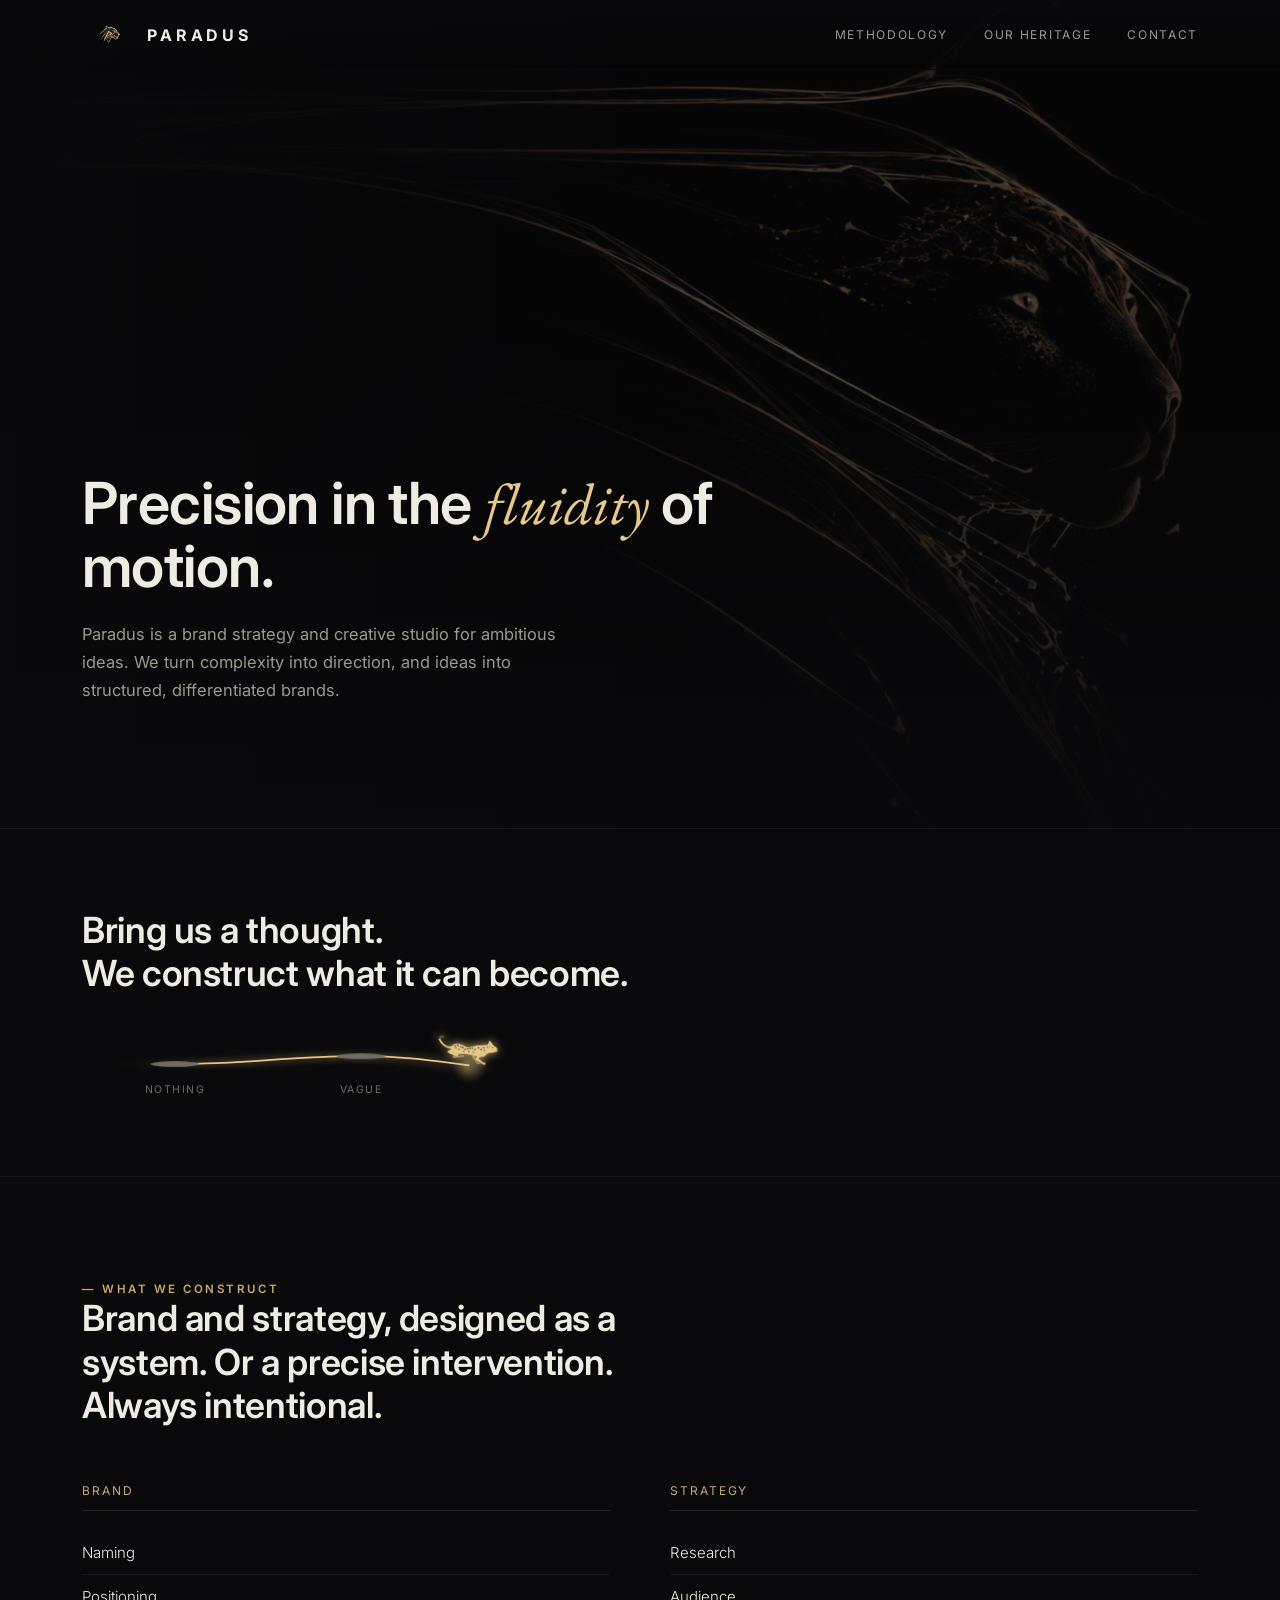
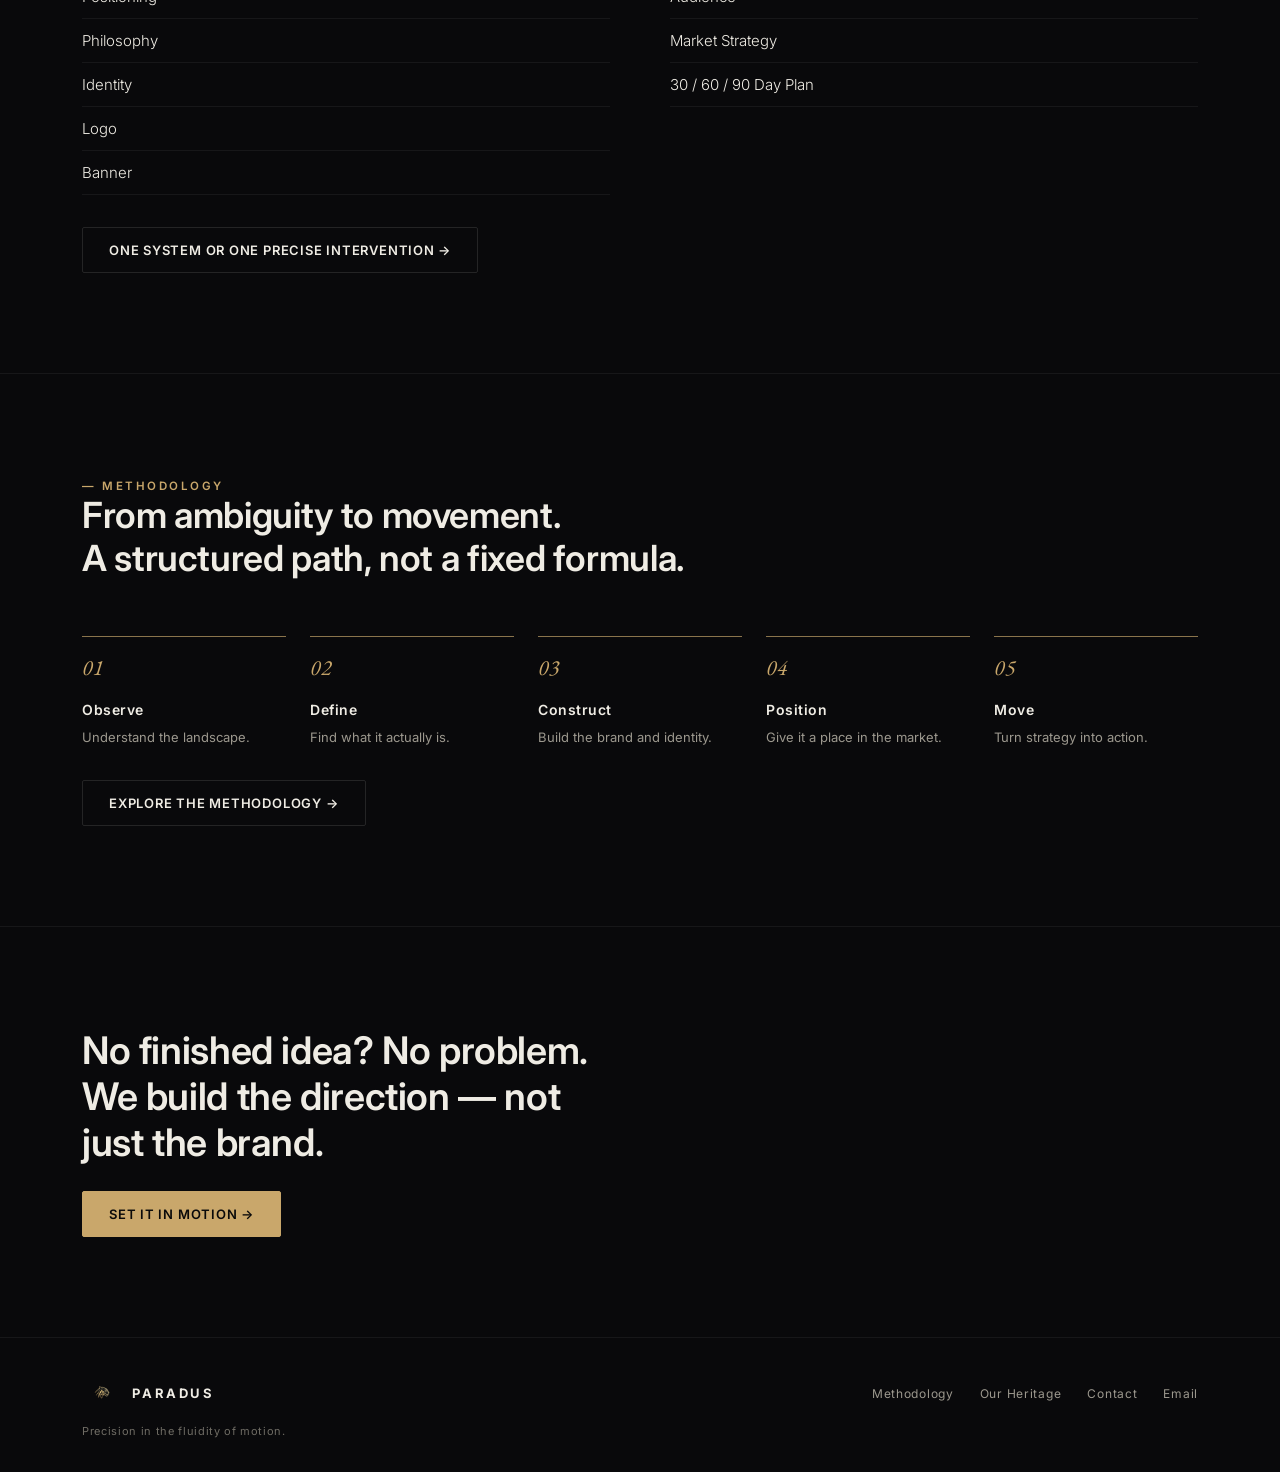
==== index.html @ 04ce8205 "website before launch" ====
<!DOCTYPE html>
<html lang="en">
<head>
<meta charset="UTF-8">
<meta name="viewport" content="width=device-width, initial-scale=1, viewport-fit=cover">
<meta name="theme-color" content="#09090b">
<title>Paradus — Precision in the Fluidity of Motion</title>
<meta name="description" content="Paradus is a brand strategy and creative studio for ambitious ideas. We turn complexity into direction, and ideas into structured, differentiated brands.">
<link rel="icon" type="image/png" href="assets/img/favicon.png">
<link rel="preconnect" href="https://fonts.googleapis.com">
<link rel="preconnect" href="https://fonts.gstatic.com" crossorigin>
<link href="https://fonts.googleapis.com/css2?family=Inter:wght@300;400;500;600;700&family=EB+Garamond:ital,wght@0,400;1,400;1,500&display=swap" rel="stylesheet">
<link rel="stylesheet" href="css/base.css">
<link rel="stylesheet" href="css/components.css">
<link rel="stylesheet" href="css/home.css">
<link rel="stylesheet" href="css/responsive.css">
</head>
<body data-root="" data-page="home">

<div id="site-header"></div>

<main>
    <section class="hero hero-home">
      <div class="wrap">
        <div class="hero-content">
          <h1>Precision in the <em>fluidity</em> of motion.</h1>
          <p class="lead">Paradus is a brand strategy and creative studio for ambitious ideas. We turn complexity into direction, and ideas into structured, differentiated brands.</p>
        </div>
      </div>
    </section>

    <section class="block tight">
      <div class="wrap">
        <div class="section-head">
          <h2>Bring us a thought.<br>We construct what it can become.</h2>
        </div>
        <div class="stages-wrap" id="stagesTracker">
          <svg class="stages-svg" viewBox="0 0 100 20" preserveAspectRatio="none" aria-hidden="true">
  <path class="zigzag-path" d="M8.33,10 C15.03,10 18.3,4 25,4 C31.7,4 34.97,15 41.67,15 C48.37,15 51.63,6 58.33,6 C65.03,6 68.3,14 75,14 C81.7,14 84.97,3 91.67,3"/>
  <circle class="paw" cx="8.33" cy="10" r="2.2"/>
  <circle class="paw" cx="25" cy="4" r="2.2"/>
  <circle class="paw" cx="41.67" cy="15" r="2.2"/>
  <circle class="paw" cx="58.33" cy="6" r="2.2"/>
  <circle class="paw" cx="75" cy="14" r="2.2"/>
  <circle class="paw final" cx="91.67" cy="3" r="2.6"/>
</svg>
          <div class="trail-glow"></div>
          <div class="trail-marker">
<svg class="trail-run" viewBox="0 0 140 62" aria-hidden="true"></svg>          </div>
          <div class="stages">
            <div class="stage"><div class="lbl">Nothing</div></div>
            <div class="stage"><div class="lbl">Vague</div></div>
            <div class="stage"><div class="lbl">Flawed</div></div>
            <div class="stage"><div class="lbl">Defined</div></div>
            <div class="stage"><div class="lbl">Positioned</div></div>
            <div class="stage final"><div class="lbl">Built</div></div>
          </div>
        </div>
      </div>
    </section>

    <section class="block">
      <div class="wrap">
        <div class="section-head">
          <span class="eyebrow">What We Construct</span>
          <h2>Brand and strategy, designed as a system. Or a precise intervention. Always intentional.</h2>
        </div>
        <div class="two-col">
          <div>
            <div class="col-title">Brand</div>
            <ul class="col-list"><li>Naming</li><li>Positioning</li><li>Philosophy</li><li>Identity</li><li>Logo</li><li>Banner</li></ul>
          </div>
          <div>
            <div class="col-title">Strategy</div>
            <ul class="col-list"><li>Research</li><li>Audience</li><li>Market Strategy</li><li>30 / 60 / 90 Day Plan</li></ul>
          </div>
        </div>
        <div class="btn-row"><a href="methodology.html" class="btn">One System or One Precise Intervention →</a></div>
      </div>
    </section>

    <section class="block">
      <div class="wrap">
        <div class="section-head">
          <span class="eyebrow">Methodology</span>
          <h2>From ambiguity to movement.<br>A structured path, not a fixed formula.</h2>
        </div>
        <div class="steps-row">
          <div class="step-item"><span class="n">01</span><h4>Observe</h4><p>Understand the landscape.</p></div>
          <div class="step-item"><span class="n">02</span><h4>Define</h4><p>Find what it actually is.</p></div>
          <div class="step-item"><span class="n">03</span><h4>Construct</h4><p>Build the brand and identity.</p></div>
          <div class="step-item"><span class="n">04</span><h4>Position</h4><p>Give it a place in the market.</p></div>
          <div class="step-item"><span class="n">05</span><h4>Move</h4><p>Turn strategy into action.</p></div>
        </div>
        <div class="btn-row"><a href="methodology.html" class="btn">Explore the Methodology →</a></div>
      </div>
    </section>

    <section class="cta-band">
      <div class="wrap">
        <h2>No finished idea? No problem.<br>We build the direction — not just the brand.</h2>
        <a href="contact.html" class="btn solid">Set It In Motion →</a>
      </div>
    </section>
</main>

<div id="site-footer"></div>

<script src="js/config.js" defer></script>
<script src="js/layout.js" defer></script>
<script src="js/reveal.js" defer></script>
<script src="js/tracker.js" defer></script>
</body>
</html>
---- css/base.css ----
/* Base: tokens, reset, typography, buttons, navigation, hero, sections, footer */
:root{
  --bg:#09090b; --bg2:#0f0f12; --panel:#131316; --line:rgba(255,255,255,.11);
  --line-soft:rgba(255,255,255,.06);
  --gold:#c9a76b; --gold-bright:#e6c98a; --gold-dim:#8a744c;
  --text:#efece4; --muted:#9c988e; --muted2:#6f6c64;
  --sans:'Inter',system-ui,-apple-system,sans-serif;
  --serif:'EB Garamond',Georgia,serif;
  padding-top:env(safe-area-inset-top,0px);
  padding-bottom:env(safe-area-inset-bottom,0px);
  box-sizing:border-box;
}
html{scroll-padding-top:env(safe-area-inset-top,0px);}
*{box-sizing:border-box;}
body{
  margin:0; background:var(--bg); color:var(--text); font-family:var(--sans);
  -webkit-font-smoothing:antialiased; overflow-x:hidden;
}
img{max-width:100%; height:auto; display:block;}
a{color:inherit; text-decoration:none;}
::selection{background:var(--gold); color:#000;}

.wrap{max-width:1180px; margin:0 auto; padding:0 32px;}
@media(max-width:640px){.wrap{padding:0 20px;}}

.eyebrow{
  font-size:11.5px; letter-spacing:.22em; text-transform:uppercase;
  color:var(--gold); font-weight:600; margin:0 0 14px;
}
.eyebrow::before{content:"— ";}
h1,h2,h3{font-family:var(--sans); font-weight:600; margin:0; letter-spacing:-.01em;}
em{font-family:var(--serif); font-style:italic; color:var(--gold-bright); font-weight:400;}
p{line-height:1.7; color:var(--muted); margin:0;}
.btn{
  display:inline-flex; align-items:center; gap:8px; font-size:13px; font-weight:600;
  letter-spacing:.06em; text-transform:uppercase; padding:14px 26px; border:1px solid var(--line);
  border-radius:2px; transition:.25s; cursor:pointer; background:none; color:var(--text);
  font-family:var(--sans);
}
.btn:hover{border-color:var(--gold); color:var(--gold-bright); transform:translateY(-1px);}
.btn.solid{background:var(--gold); color:#0a0a0a; border-color:var(--gold);}
.btn.solid:hover{background:var(--gold-bright); border-color:var(--gold-bright); color:#0a0a0a;}
.btn svg{width:14px; height:14px;}

/* ---------- NAV ---------- */
header.site-nav{
  position:fixed; top:0; left:0; right:0; z-index:100;
  padding-top:calc(20px + env(safe-area-inset-top,0px));
  padding-bottom:20px; isolation:isolate;
}
/* background lives on a pseudo-element so backdrop-filter never traps the fixed mobile menu */
header.site-nav::before{
  content:""; position:absolute; inset:0; z-index:-1; border-bottom:1px solid transparent;
  background:linear-gradient(to bottom, rgba(9,9,11,.9), transparent);
  transition:background .3s, border-color .3s;
}
header.site-nav.scrolled::before{
  background:rgba(9,9,11,.92); border-bottom-color:var(--line-soft);
  -webkit-backdrop-filter:blur(10px); backdrop-filter:blur(10px);
}
.nav-inner{display:flex; align-items:center; justify-content:space-between;}
.brand{display:flex; align-items:center; gap:10px;}
.brand img{height:30px; width:auto;}
.brand span{font-size:16px; font-weight:700; letter-spacing:.24em;}
nav.links{display:flex; gap:36px; align-items:center;}
nav.links a{font-size:12px; letter-spacing:.14em; text-transform:uppercase; color:var(--muted); transition:.2s; padding:4px 0; border-bottom:1px solid transparent;}
nav.links a:hover, nav.links a.active{color:var(--gold-bright); border-color:var(--gold-dim);}
.hamburger{display:none; flex-direction:column; gap:5px; background:none; border:none; cursor:pointer; padding:6px;}
.hamburger span{width:22px; height:1.5px; background:var(--text);}
@media(max-width:820px){
  nav.links{position:fixed; inset:0; background:var(--bg); flex-direction:column; justify-content:center; gap:34px;
    transform:translateX(100%); transition:.3s; padding-top:env(safe-area-inset-top,0px);}
  nav.links.open{transform:translateX(0);}
  nav.links a{font-size:15px;}
  .hamburger{display:flex;}
}

/* ---------- HERO ---------- */
.hero{
  min-height:92vh; min-height:92svh; display:flex; align-items:flex-end; position:relative;
  background-size:cover; background-position:center; padding:160px 0 90px;
}
.hero::after{
  content:""; position:absolute; inset:0;
  background:linear-gradient(180deg, rgba(9,9,11,.55) 0%, rgba(9,9,11,.35) 35%, rgba(9,9,11,.92) 100%),
             linear-gradient(90deg, rgba(9,9,11,.85) 0%, rgba(9,9,11,.2) 55%);
  z-index:0;
}
.hero-content{position:relative; z-index:1; max-width:640px;}
.hero h1{font-size:clamp(34px,5.4vw,58px); line-height:1.08; margin-bottom:22px;}
.hero p.lead{font-size:16.5px; max-width:480px; margin-bottom:34px;}

/* ---------- SECTIONS ---------- */
section.block{padding:100px 0; border-top:1px solid var(--line-soft); position:relative;}
section.block.tight{padding:80px 0;}
.section-head{max-width:640px; margin-bottom:56px;}
.section-head h2{font-size:clamp(24px,3.2vw,36px); line-height:1.2; margin-bottom:14px;}
.index-num{font-size:11px; color:var(--muted2); letter-spacing:.1em; margin-bottom:8px; display:block;}


/* ---------- MOBILE MENU ---------- */
.brand{position:relative; z-index:3;}
.hamburger{position:relative; z-index:3; padding:12px; margin-right:-12px;}
.hamburger span{display:block; transition:transform .25s ease, opacity .2s ease;}
.hamburger.open span:nth-child(1){transform:translateY(6.5px) rotate(45deg);}
.hamburger.open span:nth-child(2){opacity:0;}
.hamburger.open span:nth-child(3){transform:translateY(-6.5px) rotate(-45deg);}
body.menu-open{overflow:hidden;}
@media(max-width:820px){ nav.links{overflow-y:auto; z-index:2;} }

/* ---------- HERO BACKGROUNDS (paths are relative to this file) ---------- */
.hero-home{background-image:url('../assets/img/hero-home.jpg');}
.hero-methodology{background-image:url('../assets/img/hero-methodology.jpg');}
.hero-heritage{background-image:url('../assets/img/hero-heritage.jpg');}
.hero-contact{background-image:url('../assets/img/hero-contact.jpg'); min-height:70vh; min-height:70svh;}

/* ---------- SHARED HELPERS ---------- */
.btn-row{margin-top:32px;}

/* ---------- FOOTER ---------- */
footer.site-footer{border-top:1px solid var(--line-soft); padding:44px 0 calc(34px + env(safe-area-inset-bottom,0px));}
.footer-inner{display:flex; justify-content:space-between; align-items:center; flex-wrap:wrap; gap:20px;}
.footer-brand{display:flex; align-items:center; gap:10px;}
.footer-brand img{height:22px;}
.footer-brand span{font-size:13px; letter-spacing:.2em; font-weight:700;}
.footer-links{display:flex; gap:26px; font-size:12px; color:var(--muted); letter-spacing:.06em;}
.footer-links a:hover{color:var(--gold-bright);}
.footer-meta{font-size:11px; color:var(--muted2); letter-spacing:.06em; margin-top:20px; display:flex; justify-content:space-between; flex-wrap:wrap; gap:10px;}

/* ---------- PAGE LOAD + SCROLL REVEAL ---------- */
main{animation:pageIn .45s ease both;}
@keyframes pageIn{from{opacity:0;} to{opacity:1;}}
.reveal{opacity:0; transform:translateY(18px); transition:opacity .6s ease, transform .6s ease;}
.reveal.in{opacity:1; transform:translateY(0);}
@media(prefers-reduced-motion:reduce){
  main{animation:none;}
  .reveal{opacity:1; transform:none; transition:none;}
}
---- css/components.css ----
/* Shared components used on several pages: columns, steps, process, compare, cards, CTA band */
/* two column construct */
.two-col{display:grid; grid-template-columns:1fr 1fr; gap:60px; margin-top:20px;}
@media(max-width:720px){.two-col{grid-template-columns:1fr;}}
.col-title{font-size:12px; letter-spacing:.16em; color:var(--gold); text-transform:uppercase; margin-bottom:20px; padding-bottom:12px; border-bottom:1px solid var(--line);}
.col-list{list-style:none; margin:0; padding:0;}
.col-list li{padding:12px 0; border-bottom:1px solid var(--line-soft); font-size:15px; color:var(--text); font-weight:300;}

/* approach steps row */
.steps-row{display:grid; grid-template-columns:repeat(5,1fr); gap:24px; margin-top:44px;}
@media(max-width:900px){.steps-row{grid-template-columns:repeat(2,1fr);}}
@media(max-width:480px){.steps-row{grid-template-columns:1fr;}}
.step-item{border-top:1px solid var(--gold-dim); padding-top:16px;}
.step-item .n{font-family:var(--serif); font-style:italic; font-size:22px; color:var(--gold); display:block; margin-bottom:6px;}
.step-item h4{font-size:14px; font-weight:600; letter-spacing:.04em; margin-bottom:8px;}
.step-item p{font-size:13px;}

/* process steps (approach page, 6 numbered) */
.process-grid{display:grid; grid-template-columns:repeat(3,1fr); gap:1px; background:var(--line); margin-top:44px; border:1px solid var(--line);}
@media(max-width:820px){.process-grid{grid-template-columns:repeat(2,1fr);}}
@media(max-width:480px){.process-grid{grid-template-columns:1fr;}}
.process-item{background:var(--bg); padding:32px 26px;}
.process-item .pn{font-size:11px; color:var(--muted2); letter-spacing:.1em;}
.process-item h4{font-size:16px; margin:10px 0 10px; letter-spacing:.02em;}
.process-item p{font-size:13.5px;}

/* precision vs noise */
.compare{display:grid; grid-template-columns:1fr 1fr; gap:1px; background:var(--line); border:1px solid var(--line); margin-top:44px;}
@media(max-width:640px){.compare{grid-template-columns:1fr;}}
.compare-col{background:var(--bg); padding:36px 30px;}
.compare-col.hi{background:#0d0d0f;}
.compare-col h4{font-size:12px; letter-spacing:.14em; text-transform:uppercase; color:var(--muted2); margin-bottom:20px;}
.compare-col.hi h4{color:var(--gold);}
.compare-col ul{list-style:none; margin:0; padding:0;}
.compare-col li{padding:10px 0; border-top:1px solid var(--line-soft); font-size:14.5px;}
.compare-col li:first-child{border-top:none;}
.compare-col.hi li{color:var(--text);}

/* full system cards */
.system-cards{display:grid; grid-template-columns:1fr 1fr; gap:24px; margin-top:44px;}
@media(max-width:720px){.system-cards{grid-template-columns:1fr;}}
.system-card{border:1px solid var(--line); padding:34px 30px; transition:transform .25s ease, border-color .25s ease;}
.system-card:hover{transform:translateY(-4px); border-color:var(--gold-dim);}
.system-card.hi{border-color:var(--gold-dim); background:linear-gradient(180deg, rgba(201,167,107,.06), transparent);}
.system-card h4{font-size:16px; margin-bottom:8px;}
.system-card p.desc{font-size:13.5px; margin-bottom:20px;}
.system-card ul{list-style:none; margin:0; padding:0;}
.system-card li{font-size:13.5px; color:var(--text); padding:7px 0; border-top:1px solid var(--line-soft);}
.system-card li:first-child{border-top:none;}

/* capability columns reuse col-list */

/* starting point cards */
.start-grid{display:grid; grid-template-columns:repeat(4,1fr); gap:14px; margin-top:44px;}
@media(max-width:820px){.start-grid{grid-template-columns:repeat(2,1fr);}}
@media(max-width:480px){.start-grid{grid-template-columns:1fr;}}
.start-card{border:1px solid var(--line); padding:24px 20px; transition:border-color .2s, transform .2s;}
.start-card:hover{border-color:var(--gold-dim); transform:translateY(-3px);}
.start-card.hi{border-color:var(--gold-dim); background:rgba(201,167,107,.06);}
.start-card .start-n{font-family:var(--serif); font-style:italic; color:var(--gold); font-size:19px; display:block; margin-bottom:12px;}
.start-card h4{font-size:14.5px; margin-bottom:8px; font-weight:600;}
.start-card.hi h4{color:var(--gold-bright);}
.start-card p{font-size:12.5px;}

/* CTA band */
.cta-band{padding:100px 0; text-align:left; border-top:1px solid var(--line-soft);}
.cta-band h2{font-size:clamp(24px,3.6vw,38px); margin-bottom:26px; max-width:520px;}
---- css/home.css ----
/* Home page: the animated stage tracker.
   The motion itself is driven by js/tracker.js (one continuous, eased run along the path). */
.stages-wrap{margin-top:50px; position:relative;}

.stages-svg{
  width:100%; height:26px; display:block; overflow:visible;
  clip-path:inset(-30px 100% -30px 0);   /* hidden until the leopard reveals it */
}
.stages-wrap.done .stages-svg{clip-path:none;}

.zigzag-path{
  fill:none; stroke:var(--gold-bright); stroke-width:1.75; vector-effect:non-scaling-stroke;
  stroke-linecap:round; stroke-linejoin:round;
  filter:drop-shadow(0 0 3px var(--gold));
}

.paw{fill:var(--muted2); opacity:0; r:0;}
.paw.final{fill:var(--gold);}
.paw.on{animation:pawIn .7s cubic-bezier(.22,1,.36,1) forwards;}
.paw.final.on{animation:pawInFinal .7s cubic-bezier(.22,1,.36,1) forwards, pawPulse 2.6s ease-in-out .9s infinite;}
@keyframes pawIn{from{opacity:0; r:0;} to{opacity:1; r:2.2;}}
@keyframes pawInFinal{from{opacity:0; r:0;} to{opacity:1; r:2.6;}}
@keyframes pawPulse{0%,100%{filter:drop-shadow(0 0 3px var(--gold));} 50%{filter:drop-shadow(0 0 9px var(--gold));}}

.trail-glow{
  position:absolute; left:0; top:0; width:26px; height:26px; border-radius:50%;
  background:radial-gradient(circle, rgba(230,201,138,.55) 0%, rgba(230,201,138,0) 70%);
  filter:blur(3px); opacity:0; pointer-events:none;
  transform:translate3d(0,0,0) translate(-50%,-50%);
  transition:opacity .6s ease;
}
.stages-wrap.running .trail-glow{opacity:1;}
.stages-wrap.done .trail-glow{opacity:0;}

.trail-marker{
  position:absolute; left:0; top:0; width:64px; height:29px;
  opacity:0; pointer-events:none; will-change:transform;
  transform:translate3d(0,0,0) translate(-50%,-100%);
  transition:opacity .5s ease;
}
.stages-wrap.running .trail-marker, .stages-wrap.done .trail-marker{opacity:1;}
.trail-run{
  display:block; width:100%; height:100%; color:var(--gold-bright);
  filter:drop-shadow(0 0 5px var(--gold));
}

.stages{display:flex; align-items:flex-start; margin-top:6px; flex-wrap:wrap; gap:0;}
.stage{display:flex; flex-direction:column; align-items:center; flex:1; min-width:80px;}
.stage .lbl{
  font-size:10.5px; letter-spacing:.14em; text-transform:uppercase; color:var(--muted2);
  opacity:0; transform:translateY(6px); transition:opacity .7s ease, transform .7s cubic-bezier(.22,1,.36,1);
}
.stage.final .lbl{color:var(--gold-bright);}
.stage.on .lbl{opacity:1; transform:translateY(0);}

/* keep these ahead of the older sizes in responsive.css */
.stages-wrap .trail-marker{width:64px; height:29px;}
.stages-wrap .trail-glow{width:34px; height:34px;}
@media (max-width:640px){
  .stages-wrap .trail-marker{width:46px; height:20.5px;}
  .stages-wrap .trail-glow{width:26px; height:26px;}
}

@media(prefers-reduced-motion:reduce){
  .paw.on, .paw.final.on{animation:none; opacity:1; r:2.2;}
  .paw.final.on{r:2.6;}
  .trail-marker, .trail-glow{display:none;}
  .stage .lbl{transition:none;}
}
---- css/responsive.css ----
/* Responsive layer — loaded last on every page so it can adjust everything above.
   Breakpoints: 1024 (tablet landscape), 820 (tablet portrait / mobile menu), 640 (phones), 520 (small phones). */

@media (min-width:1600px){ .wrap{max-width:1320px;} }

@media (max-width:1024px){
  .two-col{gap:44px;}
  .contact-grid{gap:48px;}
  .proj-row .logo-slot{height:240px;}
}

@media (max-width:760px){
  .proj-list{grid-template-columns:1fr;}
}

@media (max-width:820px){
  section.block{padding:76px 0;}
  section.block.tight{padding:64px 0;}
  .section-head{margin-bottom:40px;}
  .cta-band{padding:76px 0;}
}

@media (max-width:640px){
  .proj-row .logo-slot{height:200px;}
  .wrap{padding:0 20px;}
  .hero{padding:128px 0 56px;}
  .hero p.lead{font-size:15.5px; margin-bottom:0;}
  section.block{padding:60px 0;}
  section.block.tight{padding:52px 0;}
  .section-head{margin-bottom:32px;}
  .cta-band{padding:60px 0;}
  .btn{padding:14px 22px;}
  .case-lead{font-size:16.5px; margin-bottom:36px;}
  .case-note{font-size:18px;}
  .footer-inner{flex-direction:column; align-items:flex-start;}
  .footer-links{flex-wrap:wrap; gap:12px 22px;}
  .footer-meta{flex-direction:column;}
  /* 16px inputs stop iOS from zooming the page on focus */
  input, textarea, select{font-size:16px;}
  /* tracker: keep all six labels on one line so they stay under their points */
  .stages{flex-wrap:nowrap;}
  .stage{min-width:0;}
  .stage .lbl{font-size:clamp(7.5px, 2.35vw, 10px); letter-spacing:.04em; white-space:nowrap;}
  .trail-marker{width:26px; height:11.7px;}
  .trail-glow{width:20px; height:20px;}
}

@media (max-width:380px){
  .brand span{letter-spacing:.16em; font-size:14px;}
  .hero h1{font-size:32px;}
}

/* landscape phones */
@media (max-height:520px) and (orientation:landscape){
  .hero{min-height:auto; padding:110px 0 50px;}
  .hero-contact{min-height:auto;}
}

/* touch screens: no sticky hover states, no hover lifts */
@media (hover:none){
  .system-card:hover, .start-card:hover{transform:none;}
  .proj-row:hover{transform:none; background:var(--panel); border-color:var(--line);}
  .proj-row:hover .arrow{transform:none;}
  .btn:hover{transform:none;}
  .bring-card:hover::before{width:0;}
}
/* ---------- HERO: align text to the left edge (same as the header) ---------- */
.hero > .wrap{width:100%;}
@media (max-width:820px){
  .hero-home, .hero-methodology, .hero-heritage{background-position:75% center;}
}

/* Heritage: darker left side so the text stays readable over the light artwork */
.hero-heritage::after{
  background:
    linear-gradient(180deg, rgba(9,9,11,.45) 0%, rgba(9,9,11,.25) 35%, rgba(9,9,11,.92) 100%),
    linear-gradient(90deg, rgba(9,9,11,.94) 0%, rgba(9,9,11,.78) 32%, rgba(9,9,11,.1) 68%);
}

/* Contact (desktop): push the leopard to the right so it doesn't sit behind the text */
@media (min-width:821px){
  .hero-contact{
    background-color:#09090b; background-repeat:no-repeat;
    background-size:auto 100%; background-position:right center;
  }
}
@media (max-width:820px){
  .hero-contact{background-position:60% center;}
}

/* ---------- PROJECT CARDS: keep the logo art clean ---------- */
.proj-row .logo-slot:has(img)::before,
.proj-row .logo-slot:has(img)::after{display:none;}
/* for logos on a white/light background */
.proj-row .logo-slot.light,
.proj-row:hover .logo-slot.light{background:#fff;}
.proj-row .logo-slot.light img{-webkit-mask-image:none; mask-image:none;}
.proj-row .logo-slot.light::before{border-color:rgba(0,0,0,.08);}
.proj-row .logo-slot.light::after{color:#8a8a8a;}
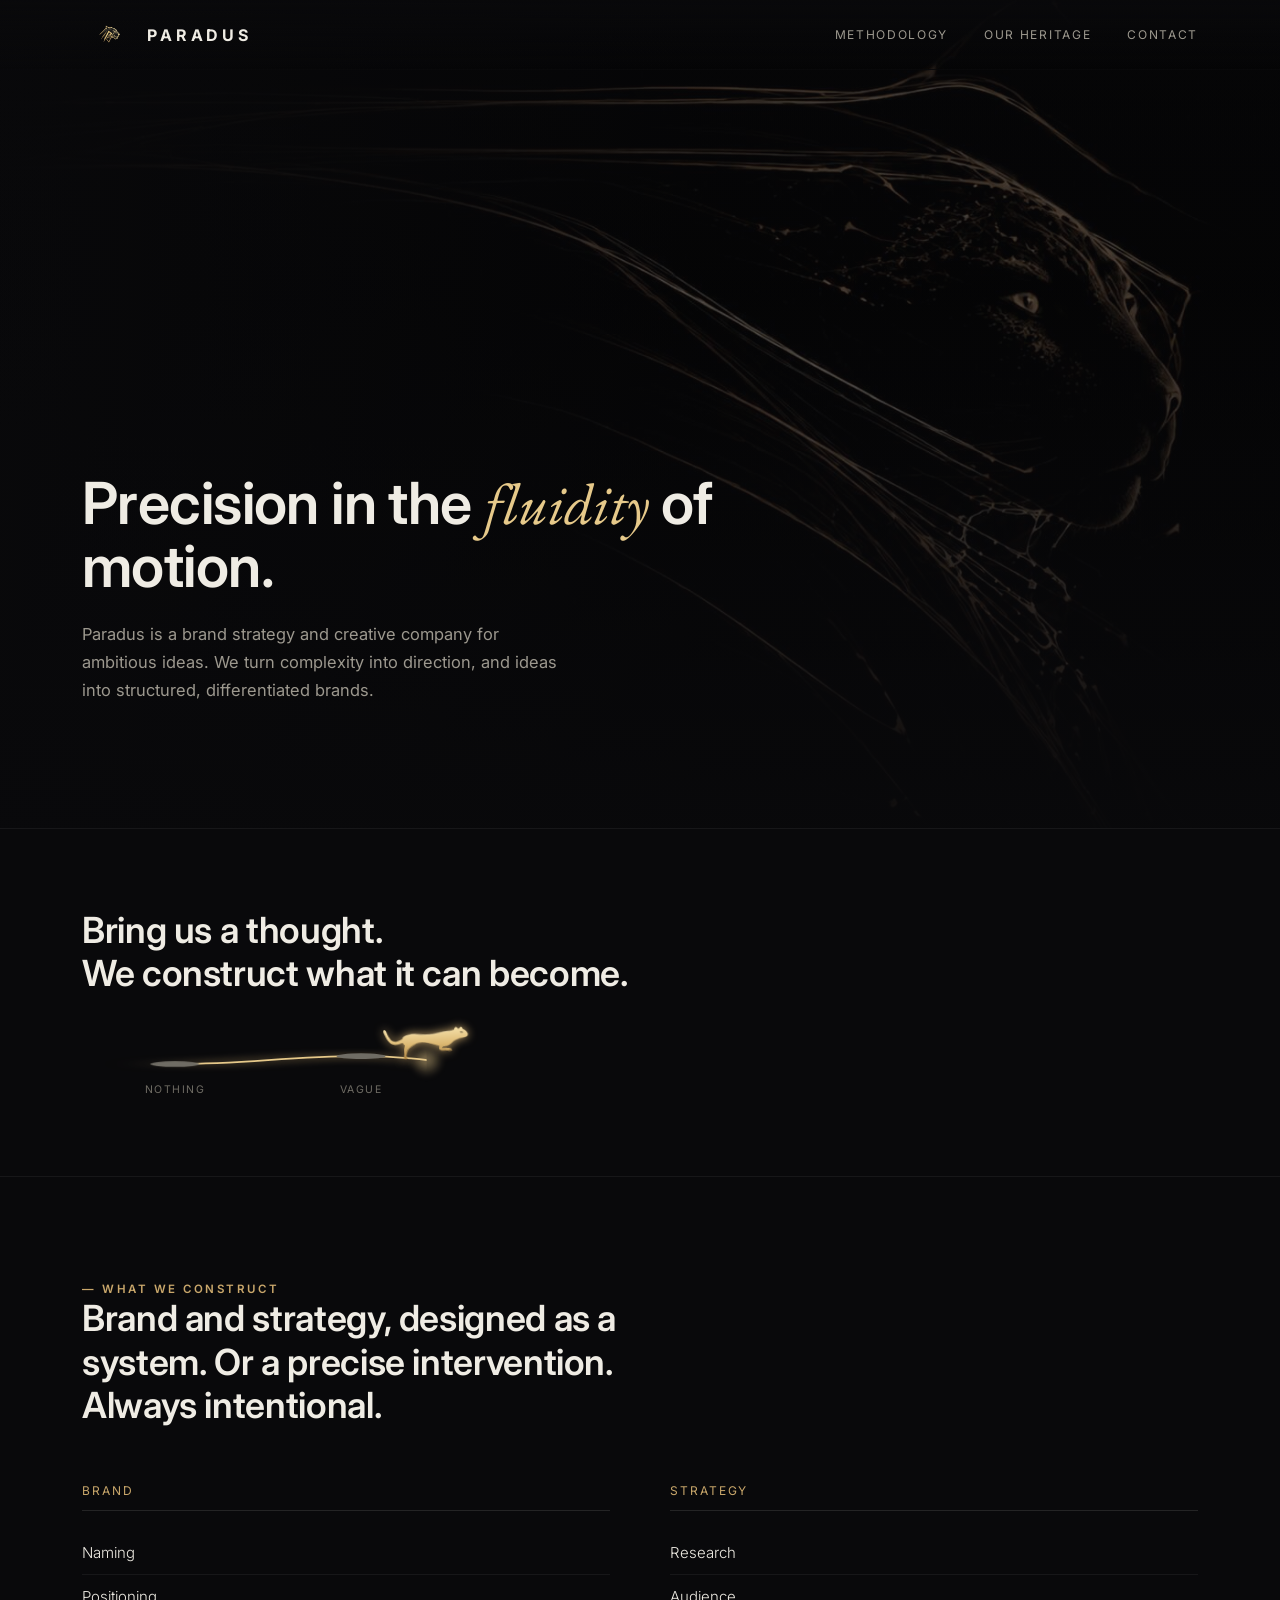
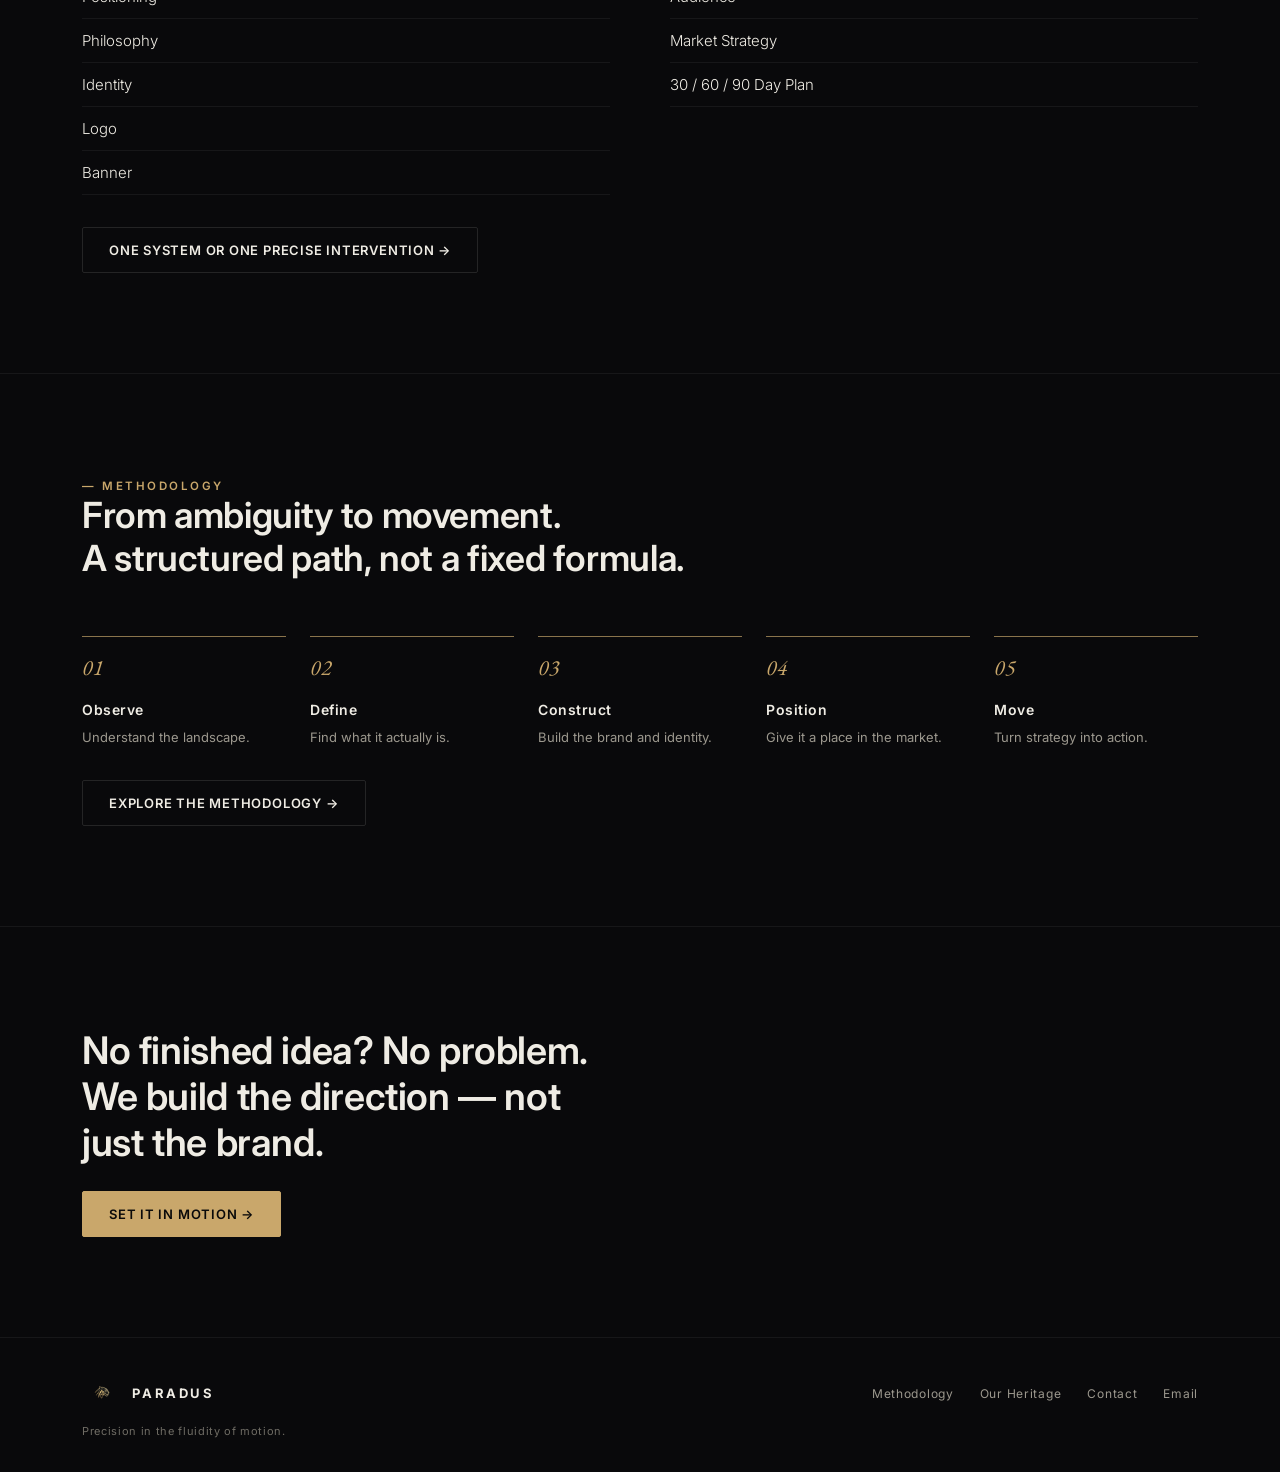
==== commit fb2f7e4a: "fix names" ====
--- a/index.html
+++ b/index.html
@@ -5,7 +5,7 @@
 <meta name="viewport" content="width=device-width, initial-scale=1, viewport-fit=cover">
 <meta name="theme-color" content="#09090b">
 <title>Paradus — Precision in the Fluidity of Motion</title>
-<meta name="description" content="Paradus is a brand strategy and creative studio for ambitious ideas. We turn complexity into direction, and ideas into structured, differentiated brands.">
+<meta name="description" content="Paradus is a brand strategy and creative company for ambitious ideas. We turn complexity into direction, and ideas into structured, differentiated brands.">
 <link rel="icon" type="image/png" href="assets/img/favicon.png">
 <link rel="preconnect" href="https://fonts.googleapis.com">
 <link rel="preconnect" href="https://fonts.gstatic.com" crossorigin>
@@ -24,7 +24,7 @@
       <div class="wrap">
         <div class="hero-content">
           <h1>Precision in the <em>fluidity</em> of motion.</h1>
-          <p class="lead">Paradus is a brand strategy and creative studio for ambitious ideas. We turn complexity into direction, and ideas into structured, differentiated brands.</p>
+          <p class="lead">Paradus is a brand strategy and creative company for ambitious ideas. We turn complexity into direction, and ideas into structured, differentiated brands.</p>
         </div>
       </div>
     </section>
--- a/css/home.css
+++ b/css/home.css
@@ -54,10 +54,10 @@
 .stage.on .lbl{opacity:1; transform:translateY(0);}
 
 /* keep these ahead of the older sizes in responsive.css */
-.stages-wrap .trail-marker{width:64px; height:29px;}
+.stages-wrap .trail-marker{width:88px; height:36px;}
 .stages-wrap .trail-glow{width:34px; height:34px;}
 @media (max-width:640px){
-  .stages-wrap .trail-marker{width:46px; height:20.5px;}
+  .stages-wrap .trail-marker{width:62px; height:25.4px;}
   .stages-wrap .trail-glow{width:26px; height:26px;}
 }
 
--- a/css/responsive.css
+++ b/css/responsive.css
@@ -96,4 +96,5 @@
 .proj-row:hover .logo-slot.light{background:#fff;}
 .proj-row .logo-slot.light img{-webkit-mask-image:none; mask-image:none;}
 .proj-row .logo-slot.light::before{border-color:rgba(0,0,0,.08);}
-.proj-row .logo-slot.light::after{color:#8a8a8a;}+.proj-row .logo-slot.light::after{color:#8a8a8a;}
+
